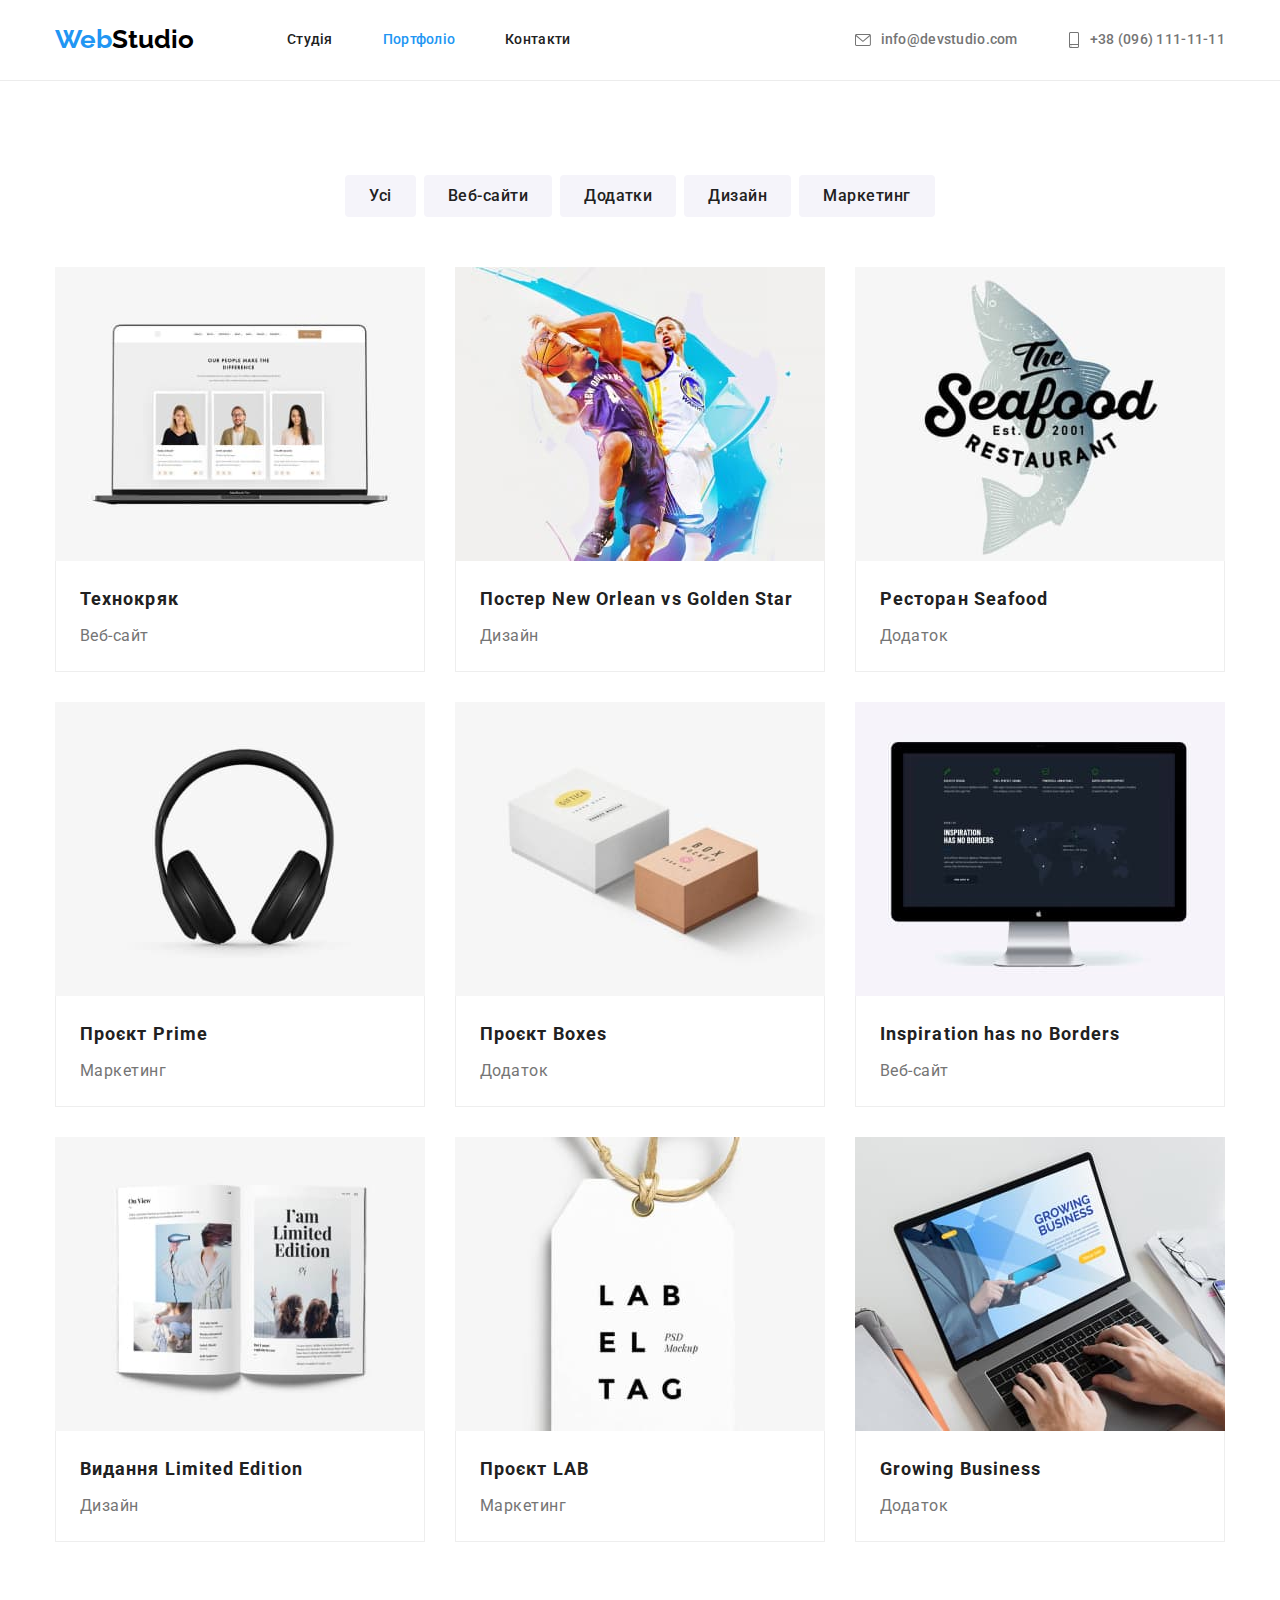
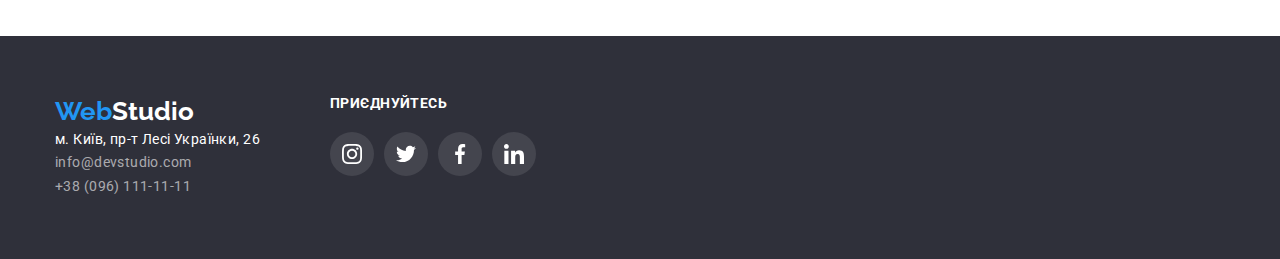
==== portfolio.html @ 2570de10 "unit5boxshadowAnime" ====
<!DOCTYPE html>
<html lang="en">
  <head>
    <meta charset="UTF-8" />
    <meta
      name="viewport"
      content="width=device-width, initial-scale=1.0"
    />
    <title>Document</title>
    <link
      rel="preconnect"
      href="https://fonts.googleapis.com"
    />
    <link
      rel="preconnect"
      href="https://fonts.gstatic.com"
      crossorigin
    />
    <link
      href="https://fonts.googleapis.com/css2?family=Raleway:wght@700&family=Roboto:wght@400;500;700;900&display=swap"
      rel="stylesheet"
    />
    <link
      rel="stylesheet"
      href="https://cdnjs.cloudflare.com/ajax/libs/modern-normalize/1.0.0/modern-normalize.min.css"
    />
    <link rel="stylesheet" href="./css/common.css" />
    <link rel="stylesheet" href="./css/styles.css" />
  </head>
  <body>
    <header class="header-page">
      <div class="container">
        <nav class="navigation">
          <a href="./index.html" class="logo"
            ><span class="logo-color">Web</span>Studio</a
          >
          <ul class="site-nav lis">
            <li class="header-page-item">
              <a href="./index.html" class="link">Студія</a>
            </li>
            <li class="header-page-item">
              <a href="" class="link current">Портфоліо</a>
            </li>
            <li class="header-page-item">
              <a href="" class="link">Контакти</a>
            </li>
          </ul>
        </nav>
        <ul class="auth-nav list">
          <li class="header-page-item">
            <a class="link" href="mailto:info@devstudio.com"
              ><svg class="icon" width="16" height="12">
                <use
                  href="./images/svg/symbol-defs.svg#icon-envelope"
                ></use></svg
              >info@devstudio.com</a
            >
          </li>
          <li class="header-page-item">
            <a class="link" href="tel:+380961111111"
              ><svg class="icon" width="12" height="16">
                <use
                  href="./images/svg/symbol-defs.svg#icon-smartphone"
                ></use></svg
              >+38 (096) 111-11-11</a
            >
          </li>
        </ul>
      </div>
    </header>
    <main>
      <section class="section">
        <div class="container">
          <h1 class="visually-hidden">Portfolio</h1>
          <ul class="projects-btn-list list">
            <li class="projects-btn-item">
              <button
                class="portfolio-button"
                type="button"
              >
                Усі
              </button>
            </li>
            <li class="projects-btn-item">
              <button
                class="portfolio-button"
                type="button"
              >
                Веб-сайти
              </button>
            </li>
            <li class="projects-btn-item">
              <button
                class="portfolio-button"
                type="button"
              >
                Додатки
              </button>
            </li>
            <li class="projects-btn-item">
              <button
                class="portfolio-button"
                type="button"
              >
                Дизайн
              </button>
            </li>
            <li class="projects-btn-item">
              <button
                class="portfolio-button"
                type="button"
              >
                Маркетинг
              </button>
            </li>
          </ul>
          <ul class="portfolio-list list">
            <li class="projects-item" tabindex="0">
              <a class="projects-link" href="#">
                <article class="product">
                  <div class="product-thumb">
                    <img
                      src="./images/section5/img5-1-1x.jpg"
                      alt=""
                      width="370"
                    />
                    <div class="product-overlay">
                      <p>
                        Ресурс пропонує комплексні
                        пропозиції з різним рівнем
                        функціоналу та сервісів. Все це
                        дозволить відвідувачу отримати
                        вичерпні відомості про компанію чи
                        приватну особу.
                      </p>
                    </div>
                  </div>
                  <div class="portfolio-card">
                    <h2 class="portfolio-title">
                      Технокряк
                    </h2>
                    <p class="portfolio-text">Веб-сайт</p>
                  </div>
                </article>
              </a>
            </li>
            <li class="projects-item" tabindex="0">
              <a class="projects-link" href="#">
                <article class="product">
                  <div class="product-thumb">
                    <img
                      src="./images/section5/img5-2-1x.jpg"
                      alt=""
                      width="370"
                    />
                    <div class="product-overlay">
                      <p>
                        Ресурс пропонує комплексні
                        пропозиції з різним рівнем
                        функціоналу та сервісів. Все це
                        дозволить відвідувачу отримати
                        вичерпні відомості про компанію чи
                        приватну особу.
                      </p>
                    </div>
                  </div>
                  <div class="portfolio-card">
                    <h2 class="portfolio-title">
                      Постер New Orlean vs Golden Star
                    </h2>
                    <p class="portfolio-text">Дизайн</p>
                  </div>
                </article>
              </a>
            </li>
            <li class="projects-item" tabindex="0">
              <a class="projects-link" href="#">
                <article class="product">
                  <div class="product-thumb">
                    <img
                      src="./images/section5/img5-3-1x.jpg"
                      alt=""
                      width="370"
                    />
                    <div class="product-overlay">
                      <p>
                        Ресурс пропонує комплексні
                        пропозиції з різним рівнем
                        функціоналу та сервісів. Все це
                        дозволить відвідувачу отримати
                        вичерпні відомості про компанію чи
                        приватну особу.
                      </p>
                    </div>
                  </div>
                  <div class="portfolio-card">
                    <h2 class="portfolio-title">
                      Ресторан Seafood
                    </h2>
                    <p class="portfolio-text">Додаток</p>
                  </div>
                </article>
              </a>
            </li>
            <li class="projects-item" tabindex="0">
              <a class="projects-link" href="#">
                <article class="product">
                  <div class="product-thumb">
                    <img
                      src="./images/section5/img5-4-1x.jpg"
                      alt=""
                      width="370"
                    />
                    <div class="product-overlay">
                      <p>
                        Ресурс пропонує комплексні
                        пропозиції з різним рівнем
                        функціоналу та сервісів. Все це
                        дозволить відвідувачу отримати
                        вичерпні відомості про компанію чи
                        приватну особу.
                      </p>
                    </div>
                  </div>
                  <div class="portfolio-card">
                    <h2 class="portfolio-title">
                      Проєкт Prime
                    </h2>
                    <p class="portfolio-text">Маркетинг</p>
                  </div>
                </article>
              </a>
            </li>
            <li class="projects-item" tabindex="0">
              <a class="projects-link" href="#">
                <article class="product">
                  <div class="product-thumb">
                    <img
                      src="./images/section5/img5-5-1x.jpg"
                      alt=""
                      width="370"
                    />
                    <div class="product-overlay">
                      <p>
                        Ресурс пропонує комплексні
                        пропозиції з різним рівнем
                        функціоналу та сервісів. Все це
                        дозволить відвідувачу отримати
                        вичерпні відомості про компанію чи
                        приватну особу.
                      </p>
                    </div>
                  </div>
                  <div class="portfolio-card">
                    <h2 class="portfolio-title">
                      Проєкт Boxes
                    </h2>
                    <p class="portfolio-text">Додаток</p>
                  </div>
                </article>
              </a>
            </li>
            <li class="projects-item" tabindex="0">
              <a class="projects-link" href="#">
                <article class="product">
                  <div class="product-thumb">
                    <img
                      src="./images/section5/img5-6-1x.jpg"
                      alt=""
                      width="370"
                    />
                    <div class="product-overlay">
                      <p>
                        Ресурс пропонує комплексні
                        пропозиції з різним рівнем
                        функціоналу та сервісів. Все це
                        дозволить відвідувачу отримати
                        вичерпні відомості про компанію чи
                        приватну особу.
                      </p>
                    </div>
                  </div>
                  <div class="portfolio-card">
                    <h2 class="portfolio-title">
                      Inspiration has no Borders
                    </h2>
                    <p class="portfolio-text">Веб-сайт</p>
                  </div>
                </article>
              </a>
            </li>
            <li class="projects-item" tabindex="0">
              <a class="projects-link" href="#">
                <article class="product">
                  <div class="product-thumb">
                    <img
                      src="./images/section5/img5-7-1x.jpg"
                      alt=""
                      width="370"
                    />
                    <div class="product-overlay">
                      <p>
                        Ресурс пропонує комплексні
                        пропозиції з різним рівнем
                        функціоналу та сервісів. Все це
                        дозволить відвідувачу отримати
                        вичерпні відомості про компанію чи
                        приватну особу.
                      </p>
                    </div>
                  </div>
                  <div class="portfolio-card">
                    <h2 class="portfolio-title">
                      Видання Limited Edition
                    </h2>
                    <p class="portfolio-text">Дизайн</p>
                  </div>
                </article>
              </a>
            </li>
            <li class="projects-item" tabindex="0">
              <a class="projects-link link" href="#">
                <article class="product">
                  <div class="product-thumb">
                    <img
                      src="./images/section5/img5-8-1x.jpg"
                      alt=""
                      width="370"
                    />
                    <div class="product-overlay">
                      <p>
                        Ресурс пропонує комплексні
                        пропозиції з різним рівнем
                        функціоналу та сервісів. Все це
                        дозволить відвідувачу отримати
                        вичерпні відомості про компанію чи
                        приватну особу.
                      </p>
                    </div>
                  </div>
                  <div class="portfolio-card">
                    <h2 class="portfolio-title">
                      Проєкт LAB
                    </h2>
                    <p class="portfolio-text">Маркетинг</p>
                  </div>
                </article>
              </a>
            </li>
            <li class="projects-item" tabindex="0">
              <a href="#">
                <article class="product">
                  <div class="product-thumb">
                    <img
                      src="./images/section5/img5-9-1x.jpg"
                      alt=""
                      width="370"
                    />
                    <div class="product-overlay">
                      <p>
                        Ресурс пропонує комплексні
                        пропозиції з різним рівнем
                        функціоналу та сервісів. Все це
                        дозволить відвідувачу отримати
                        вичерпні відомості про компанію чи
                        приватну особу.
                      </p>
                    </div>
                  </div>
                  <div class="portfolio-card">
                    <h2 class="portfolio-title">
                      Growing Business
                    </h2>
                    <p class="portfolio-text">Додаток</p>
                  </div>
                </article>
              </a>
            </li>
          </ul>
        </div>
      </section>
    </main>
    <footer class="footer-page">
      <div class="container footer-contents">
        <div>
          <a href="./index.html" class="logo"
            ><span class="logo-color">Web</span>Studio</a
          >
          <address>
            <ul class="footer-auth list">
              <li>
                <a href="" class="link"
                  >м. Київ, пр-т Лесі Українки, 26</a
                >
              </li>
              <li>
                <a
                  href="mailto:info@devstudio.com"
                  class="footer-link link"
                  >info@devstudio.com</a
                >
              </li>
              <li>
                <a
                  href="tel:+380961111111"
                  class="footer-link link"
                  >+38 (096) 111-11-11</a
                >
              </li>
            </ul>
          </address>
        </div>

        <div class="footer-social-networks">
          <h3 class="footer-social-title">приєднуйтесь</h3>
          <ul class="footer-social-list list">
            <li class="footer-social-item">
              <a class="footer-social-link link" href=""
                ><svg
                  class="footer-social-icon"
                  width="20px"
                  height="20px"
                >
                  <use
                    href="./images/svg/symbol-defs.svg#icon-instagram"
                  ></use></svg
              ></a>
            </li>
            <li class="footer-social-item">
              <a class="footer-social-link link" href=""
                ><svg
                  class="footer-social-icon"
                  width="20px"
                  height="20px"
                >
                  <use
                    href="./images/svg/symbol-defs.svg#icon-twitter"
                  ></use></svg
              ></a>
            </li>
            <li class="footer-social-item">
              <a class="footer-social-link link" href=""
                ><svg
                  class="footer-social-icon"
                  width="20px"
                  height="20px"
                >
                  <use
                    href="./images/svg/symbol-defs.svg#icon-facebook"
                  ></use></svg
              ></a>
            </li>
            <li class="footer-social-item">
              <a class="footer-social-link link" href=""
                ><svg
                  class="footer-social-icon"
                  width="20px"
                  height="20px"
                >
                  <use
                    href="./images/svg/symbol-defs.svg#icon-linkedin"
                  ></use></svg
              ></a>
            </li>
          </ul>
        </div>
      </div>
    </footer>
  </body>
</html>
---- css/common.css ----
:root {
  --primary-text-color: #757575;
  --title-text-color: #212121;
  --logo-text-color: #000;
  --accent-color: #2196f3;
  --activ-accent-color: #188ce8;
  --primary-bg-color: #fff;
  --footer-hero-bg-color: #2f303a;
  --section-bg-color: #f5f4fa;
  --footer-text-color: #ffffff99;
  --border-color: #eeeeee;
  --header-border-color: #ececec;
  --hero-bg-color: #c4c4c4;
  --icon-bg: #ffffff1a;
  --border-bg-icon: #afb1b8;
  --overlay-bg: #2196f3e5;
  --time-function: 250ms;
  --transition-function: cubic-bezier(0.4, 0, 0.2, 1);
}
html {
  box-sizing: border-box;
}
*,
*::before,
*::after {
  box-sizing: inherit;
}
body {
  background-color: var(--primary-bg-color);
  color: var(--primary-text-color);

  font-family: "Roboto", "Raleway", sans-serif;
}
* {
  /* color: var(--title-text-color); */
  font-style: normal;
}
h1,
h2,
h3,
h4,
h5,
h6 {
  color: var(--title-text-color);
  margin: 0;
}
ul {
  list-style: none;
  margin: 0;
  padding-left: 0;
}
.link {
  text-decoration: none;
}
a {
  text-decoration: none;
}
p {
  margin: 0;
  padding: 0;
  color: var(--primary-text-color);
}
img {
  display: block;
  max-width: 100%;
  height: auto;
}

.container {
  display: block;
  width: 1200px;
  margin: 0 auto;
  padding: 0 15px;
}

.section {
  padding: 94px 0;
}

button {
  cursor: pointer;
  font-family: inherit;
}

.visually-hidden {
  position: absolute;
  white-space: nowrap;
  width: 1px;
  height: 1px;
  overflow: hidden;
  border: 0;
  padding: 0;
  clip: rect(0 0 0 0);
  clip-path: inset(50%);
  margin: -1px;
}
---- css/styles.css ----
/* logo */

.header-page {
  border-bottom: 1px solid var(--header-border-color);
}
.header-page .logo {
  color: var(--logo-text-color);
  text-decoration: none;

  font-family: Raleway;
  font-weight: 700;
  font-size: 26px;
  line-height: 1.2;
}

.footer-page .logo {
  color: var(--primary-bg-color);
  text-decoration: none;

  font-family: Raleway;
  font-weight: 700;
  font-size: 26px;
  line-height: 1.2;
}
.logo-color {
  color: var(--accent-color);
}

/* header */

.header-page .container {
  display: flex;
  align-items: center;
}

/* site-nav */

.navigation {
  display: flex;
  align-items: center;
}

.navigation .logo {
  margin-right: 93px;
}

.header-page-item:not(:last-child) {
  margin-right: 50px;
}

.header-page-item .link {
  display: inline-block;
}
.site-nav .link.current {
  color: var(--accent-color);
}
.site-nav {
  display: flex;
  align-items: center;
}

.site-nav .link {
  font-weight: 500;
  font-size: 14px;
  line-height: 1.14;
  letter-spacing: 0.02em;
  text-align: left;
  padding-top: 32px;
  padding-bottom: 32px;
  color: var(--title-text-color);

  transition: color var(--time-function)
    var(--transition-function);
}

/* auth */

.auth-nav {
  display: flex;
  margin-left: auto;
}
.auth-nav .link {
  display: flex;
  align-items: center;

  padding-top: 32px;
  padding-bottom: 32px;
  font-weight: 500;
  font-size: 14px;
  line-height: 1.14;
  letter-spacing: 0.02em;
  color: var(--primary-text-color);

  transition: color var(--time-function)
    var(--transition-function);
}

.header-page-item .icon {
  display: inline-block;
  margin-right: 10px;
  fill: currentColor;

  transition: fill var(--time-function)
    var(--transition-function);
}

.header-page-item .link:hover .icon,
.header-page-item .link:focus .icon {
  fill: var(--accent-color);
}

.header-page-item .link:hover,
.header-page-item .link:focus {
  color: var(--accent-color);
}

.header-page-item .link:active .icon {
  fill: var(--accent-color);
  color: var(--accent-color);
}

/* footer */

.footer-page {
  background: var(--footer-hero-bg-color);
  padding: 60px 0;
}

.footer-contents {
  display: flex;
  /* margin-left: 70px; */
}
.footer-auth .link {
  font-weight: 400;
  font-size: 14px;
  line-height: 1.71;
  letter-spacing: 0.03em;
  text-align: left;
  color: var(--primary-bg-color);

  transition: color var(--time-function)
    var(--transition-function);
}

.footer-auth .footer-link {
  font-weight: 400;
  font-size: 14px;
  line-height: 1.71;
  letter-spacing: 0.03em;
  text-align: left;
  color: var(--footer-text-color);

  transition: color var(--time-function)
    var(--transition-function);
}

.footer-auth .link:hover,
.footer-auth .link:focus {
  color: var(--accent-color);
}

.footer-auth .link:active {
  color: var(--accent-color);
}
.footer-social-networks {
  display: flex;
  flex-direction: column;
  margin-left: 70px;
}
.footer-social-title {
  margin-bottom: 20px;
  font-weight: 700;
  font-size: 14px;
  line-height: 1.14;
  letter-spacing: 0.03em;
  text-align: left;
  color: var(--primary-bg-color);
  text-transform: uppercase;
}
.footer-social-list {
  display: flex;
  align-items: baseline;
  gap: 10px;
}
.footer-social-item {
  border-radius: 50%;
  width: 44px;
  height: 44px;
  background: var(--icon-bg);

  transition: background var(--time-function)
    var(--transition-function);
}
.footer-social-item:hover,
.footer-social-item:focus {
  background: var(--accent-color);
}

.footer-social-link {
  display: flex;
  align-items: center;
  justify-content: center;
  width: 100%;
  height: 100%;
}
.footer-social-icon {
  fill: #fff;
}
/* main index*/

/* hero */

.hero {
  background: var(--footer-hero-bg-color);
  text-align: center;
  padding: 200px 0;
  max-width: 1600px;
  margin-left: auto;
  margin-right: auto;
  background-image: linear-gradient(
      to right,
      rgba(47, 48, 58, 0.4),
      rgba(47, 48, 58, 0.4)
    ),
    url(../images/hero/img-1x.jpg);
}
.hero-title {
  font-style: normal;
  font-weight: 900;
  font-size: 44px;
  line-height: 1.36;
  text-align: center;
  letter-spacing: 0.06em;
  text-transform: uppercase;
  color: var(--primary-bg-color);
  margin: 0 auto;
  max-width: 696px;
}
.hero-button {
  font-weight: 700;
  font-size: 16px;
  line-height: 1.88;
  letter-spacing: 0.05em;
  text-align: center;
  color: var(--primary-bg-color);
  background: var(--accent-color);
  margin-top: 30px;
  border-color: transparent;
  border-radius: 4px;
  padding: 10px 32px;

  /* transition-property: background;
  transition-duration: 250ms;
  transition-timing-function: cubic-bezier(0.4, 0, 0.2, 1); */

  transition: background var(--time-function)
      var(--transition-function),
    color var(--time-function) var(--transition-function);
}

.hero-button:hover,
.hero-button:focus {
  background: var(--activ-accent-color);
  color: yellow;
}

.hero-button:active {
  background: var(--activ-accent-color);
}
/* feature */

.feature {
  padding-bottom: 0;
}
.feature-list {
  display: flex;
  gap: 30px;
}
.feature-item {
  flex-basis: calc((100% - 3 * 30px) / 4);
}
.feature-item::before {
  display: block;
  content: "";
  width: 100%;
  height: 120px;
  margin-bottom: 30px;
  background-repeat: no-repeat;
  background-position: center;
  background-color: var(--section-bg-color);
}

.feature-item:nth-child(1)::before {
  background-image: url(../images/svg/antenna.svg);
}

.feature-item:nth-child(2)::before {
  background-image: url(../images/svg/clock.svg);
}

.feature-item:nth-child(3)::before {
  background-image: url(../images/svg/diagram.svg);
}

.feature-item:nth-child(4)::before {
  background-image: url(../images/svg/astronaut.svg);
}
/* .icon-antenna::before {
  background-image: url(../images/svg/antenna.svg);
  } */

.feature-main-title {
  font-weight: 700;
  font-size: 36px;
  line-height: 1.17;
  letter-spacing: 0.03em;
  text-align: center;
}
.feature-title {
  font-weight: 700;
  font-size: 14px;
  line-height: 1.14;
  letter-spacing: 0.03em;
  text-align: left;
  margin-bottom: 10px;
}

.feature-text {
  font-weight: 400;
  font-size: 14px;
  line-height: 1.71;
  letter-spacing: 0.03em;
  text-align: left;
}

/* activities */

.activities-list {
  display: flex;
  gap: 30px;
}

.activities-title {
  font-weight: 700;
  font-size: 36px;
  line-height: 1.17;
  letter-spacing: 0.03em;
  text-align: center;
  margin-bottom: 50px;
}

/* workers */

.workers-list {
  display: flex;
  gap: 30px;
}

.workers-item {
  display: block;
  background-color: var(--primary-bg-color);
}

.workers {
  background: var(--section-bg-color);
}

.workers-boxcard {
  padding: 30px 0;
}
.workers-main-title {
  font-weight: 700;
  font-size: 36px;
  line-height: 1.17;
  letter-spacing: 0.03em;
  text-align: center;
  margin-bottom: 50px;
}
.workers-title {
  font-weight: 500;
  font-size: 16px;
  line-height: 1.19;
  letter-spacing: 0.03em;
  text-align: center;
  margin-bottom: 10px;
}

.workers-text {
  font-weight: 400;
  font-size: 16px;
  line-height: 1.19;
  letter-spacing: 0.03em;
  text-align: center;
}

.social-networks-list {
  display: flex;
  justify-content: center;
  gap: 10px;
  margin-top: 16px;
}

.social-networks-item {
  width: 44px;
  height: 44px;
  border-radius: 50%;
}

.social-networks-link {
  width: 100%;
  height: 100%;
  display: flex;
  align-items: center;
  justify-content: center;
}
.social-networks-icon {
  fill: var(--border-bg-icon);

  transition: fill var(--time-function)
    var(--transition-function);
}

.social-networks-item:hover,
.social-networks-item:focus {
  background: var(--accent-color);

  transition: background var(--time-function)
    var(--transition-function);
}
.social-networks-item:hover .social-networks-icon,
.social-networks-item:focus .social-networks-icon {
  fill: var(--primary-bg-color);
}

/* clients */

.clients-list {
  display: flex;
  gap: 30px;
}

.clients-title {
  text-align: center;
  margin-bottom: 50px;
  font-weight: 700;
  font-size: 36px;
  line-height: 1.17;
  letter-spacing: 0.03em;
}
.clients-item {
  width: calc((100% - 150px) / 6);
  height: 92px;
}
.clients-link {
  width: 100%;
  height: 100%;
  border-radius: 4px;
  display: flex;
  align-items: center;
  justify-content: center;
  border: 1px solid var(--border-bg-icon);

  transition: border var(--time-function)
    var(--transition-function);
}

.clients-icon {
  fill: var(--border-bg-icon);

  transition: fill var(--time-function)
    var(--transition-function);
}
.clients-link:hover,
.clients-link:focus {
  border: 1px solid var(--accent-color);
}

.clients-link:hover .clients-icon,
.clients-link:focus .clients-icon {
  fill: var(--accent-color);
}

/* main portfolio */

/* btn */

.portfolio-button {
  font-family: inherit;
  font-weight: 500;
  font-size: 16px;
  line-height: 1.63;
  letter-spacing: 0.03em;
  text-align: center;
  cursor: pointer;
  color: var(--title-text-color);
  background: var(--section-bg-color);
  border-radius: 4px;
  padding: 6px 22px;
  border-color: transparent;

  transition: background var(--time-function)
      var(--transition-function),
    color var(--time-function) var(--transition-function),
    box-shadow var(--time-function);
}
.portfolio-button:hover,
.portfolio-button:focus {
  color: var(--primary-bg-color);
  background: var(--accent-color);

  box-shadow: 0px 3px 1px rgba(0, 0, 0, 0.1),
    0px 1px 2px rgba(0, 0, 0, 0.08),
    0px 2px 2px rgba(0, 0, 0, 0.12);
}
.portfolio-button:active {
  background: var(--accent-color);
}

.projects-btn-list {
  display: flex;
  justify-content: center;
}
.projects-btn-item:not(:last-child) {
  margin-right: 8px;
}

/* portfolio */

.portfolio-list {
  display: flex;
  flex-wrap: wrap;
  gap: 30px;
  margin-top: 50px;
}

.portfolio-card {
  padding: 20px 24px;
  border-left: 1px solid var(--border-color);
  border-bottom: 1px solid var(--border-color);
  border-right: 1px solid var(--border-color);
}

.portfolio-title {
  font-weight: 700;
  font-size: 18px;
  line-height: 2;
  letter-spacing: 0.06em;
  text-align: left;
  margin-bottom: 4px;
}
.portfolio-text {
  font-weight: 400;
  font-size: 16px;
  line-height: 1.88;
  letter-spacing: 0.03em;
  text-align: left;
}

.product-thumb {
  position: relative;
  width: 370px;
  height: 294px;
  margin: 0 auto;
  overflow: hidden;
}

.product-overlay {
  display: block;
  position: absolute;
  top: 0;
  left: 0;
  width: 100%;
  height: 100%;
  background-color: var(--overlay-bg);
  transform: translatey(100%);
  transition: transform var(--time-function) ease-in-out;
}

.product-overlay p {
  font-weight: 400;
  font-size: 18px;
  line-height: 1.56;
  letter-spacing: 0.03em;
  text-align: left;
  color: var(--primary-bg-color);
  padding: 63px 24px;
}

.projects-item {
  transition: box-shadow var(--time-function);
}
.projects-item:hover,
.projects-item:focus {
  box-shadow: 0px 1px 1px rgba(0, 0, 0, 0.12),
    0px 4px 4px rgba(0, 0, 0, 0.06),
    1px 4px 6px rgba(0, 0, 0, 0.16);
}
.projects-item:hover .product-overlay,
.projects-item:focus .product-overlay {
  transform: translateY(0);
}

.projects-item:active .product-overlay {
  transform: translateY(0);
}
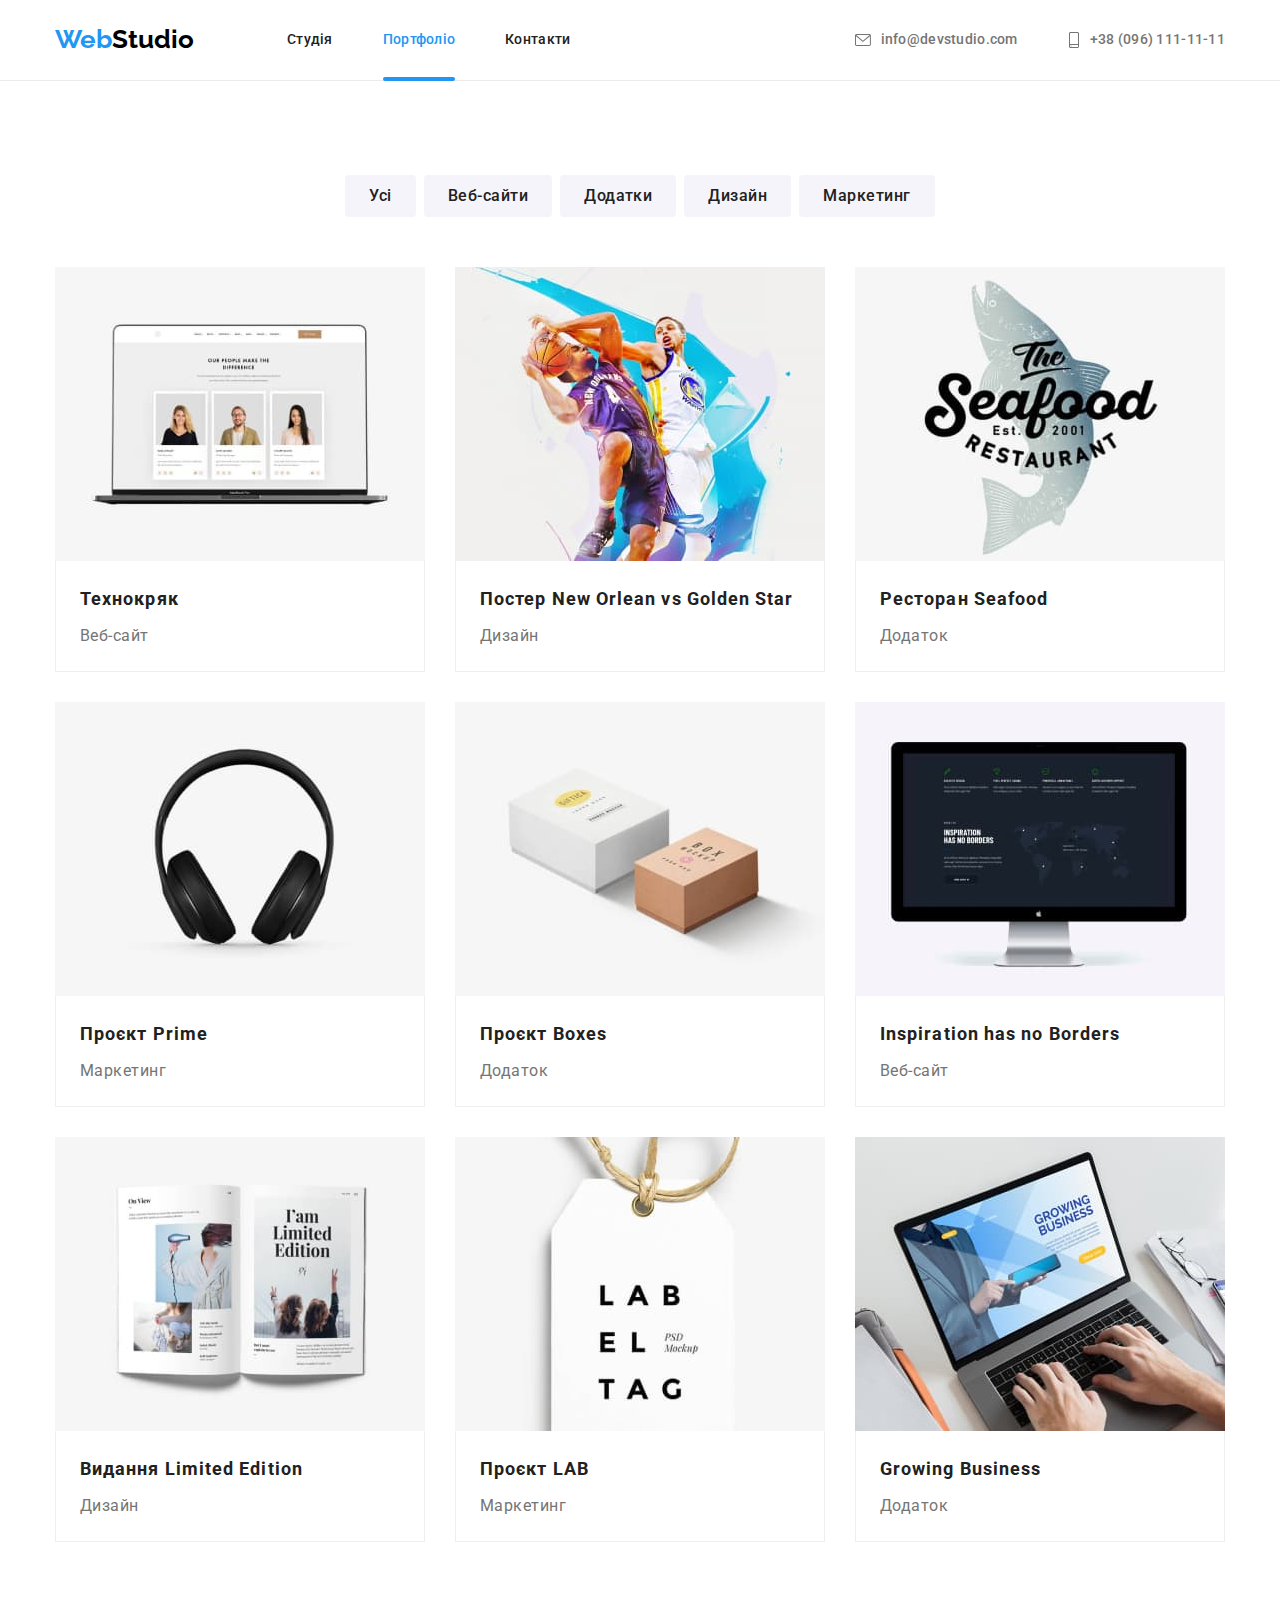
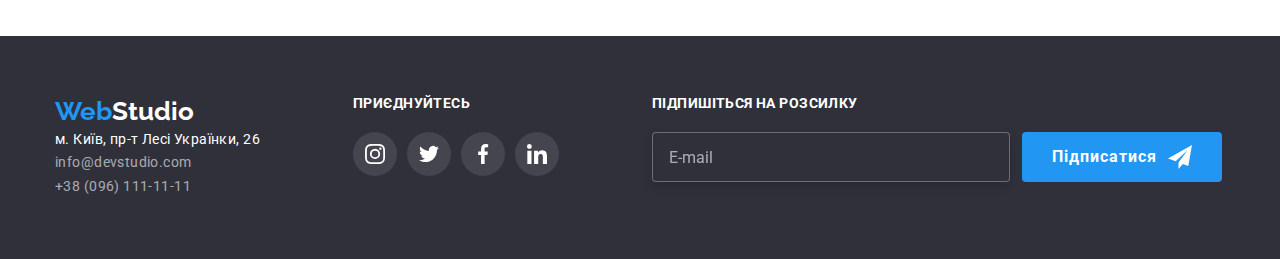
==== commit c419eaf3: "unit6final" ====
--- a/portfolio.html
+++ b/portfolio.html
@@ -464,6 +464,154 @@
             </li>
           </ul>
         </div>
+        <div class="footer-form">
+          <h3 class="footer-title-form">
+            Підпишіться на розсилку
+          </h3>
+          <form class="form js-speaker-form">
+            <input
+              class="footer-form-input"
+              type="email"
+              name="user-email"
+              placeholder="E-mail"
+              required
+            />
+            <button class="footer-input-btn" type="submit">
+              Підписатися
+              <svg
+                class="footer-input-icon"
+                width="24px"
+                height="24px"
+              >
+                <use
+                  href="./images/svg/symbol-defs.svg#icon-send"
+                ></use>
+              </svg>
+            </button>
+          </form>
+        </div>
+      </div>
+      <div class="backdrop is-hidden" data-modal>
+        <div class="modal">
+          <button
+            type="button"
+            class="modal-close-btn"
+            data-modal-close
+          >
+            <svg
+              class="modal-close-icon"
+              width="18"
+              height="18"
+            >
+              <use
+                href="./images/svg/symbol-defs.svg#icon-close"
+              ></use>
+            </svg>
+          </button>
+
+          <h2 class="modal-title">
+            Залиште свої дані, ми вам передзвонимо
+          </h2>
+          <form class="modal-form js-speaker-modal-form">
+            <div class="form-field">
+              <label for="user-name">Імʼя</label>
+              <div class="input-wrap">
+                <input
+                  class="modal-input"
+                  type="text"
+                  name="user-name"
+                  id="user-name"
+                /><svg
+                  class="modal-input-icon"
+                  width="18px"
+                  height="18px"
+                >
+                  <use
+                    href="./images/svg/symbol-defs.svg#icon-person"
+                  ></use>
+                </svg>
+              </div>
+            </div>
+
+            <div class="form-field">
+              <label for="user-tel" class="input-label"
+                >Телефон</label
+              >
+              <div class="input-wrap">
+                <input
+                  class="modal-input"
+                  type="text"
+                  name="user-tel"
+                  id="user-tel"
+                /><svg
+                  class="modal-input-icon"
+                  width="18px"
+                  height="18px"
+                >
+                  <use
+                    href="./images/svg/symbol-defs.svg#icon-phone"
+                  ></use>
+                </svg>
+              </div>
+            </div>
+
+            <div class="form-field">
+              <label for="user-mail" class="input-label"
+                >Пошта</label
+              >
+              <div class="input-wrap">
+                <input
+                  class="modal-input"
+                  type="text"
+                  name="email"
+                  id="user-mail"
+                  autocomplete="user-mail"
+                /><svg
+                  class="modal-input-icon"
+                  width="18px"
+                  height="18px"
+                >
+                  <use
+                    href="./images/svg/symbol-defs.svg#icon-email-black"
+                  ></use>
+                </svg>
+              </div>
+            </div>
+
+            <div class="form-field comment">
+              <label for="user-comment" class="input-label"
+                ><span>Коментар</span></label
+              >
+              <textarea
+                class="comment-modal-input"
+                name="user-comment"
+                id="user-comment"
+                placeholder="Введіть текст"
+              ></textarea>
+            </div>
+            <div class="checkbox-modal">
+              <label for="checkbox-btn" class="checkbox">
+                <input
+                  class="checkbox-input"
+                  type="checkbox"
+                  name="topic"
+                  id="checkbox-btn"
+                  required
+                /><span class="check-icon"></span>
+
+                <span class="checkbox-text"
+                  >Погоджуюся з розсилкою та приймаю </span
+                ><a href="#" class="checkbox-text-activ"
+                  >Умови договору</a
+                >
+              </label>
+            </div>
+
+            <button class="modal-btn" type="submit">
+              Відправити
+            </button>
+          </form>
+        </div>
       </div>
     </footer>
   </body>
--- a/css/common.css
+++ b/css/common.css
@@ -2,6 +2,8 @@
   --primary-text-color: #757575;
   --title-text-color: #212121;
   --logo-text-color: #000;
+  --xxx-: #75757580;
+  --text-footer-btn-form: #ffffff99;
   --accent-color: #2196f3;
   --activ-accent-color: #188ce8;
   --primary-bg-color: #fff;
@@ -14,6 +16,7 @@
   --icon-bg: #ffffff1a;
   --border-bg-icon: #afb1b8;
   --overlay-bg: #2196f3e5;
+  --background-overlay: rgba(0, 0, 0, 0.2);
   --time-function: 250ms;
   --transition-function: cubic-bezier(0.4, 0, 0.2, 1);
 }
--- a/css/styles.css
+++ b/css/styles.css
@@ -119,6 +119,21 @@
   color: var(--accent-color);
 }
 
+.link.current {
+  position: relative;
+}
+
+.current::after {
+  position: absolute;
+  content: "";
+  left: 0;
+  bottom: -1px;
+  width: 100%;
+  height: 4px;
+  border-radius: 2px;
+  background: var(--accent-color);
+}
+
 /* footer */
 
 .footer-page {
@@ -165,7 +180,7 @@
 .footer-social-networks {
   display: flex;
   flex-direction: column;
-  margin-left: 70px;
+  margin-left: 93px;
 }
 .footer-social-title {
   margin-bottom: 20px;
@@ -206,6 +221,90 @@
 .footer-social-icon {
   fill: #fff;
 }
+
+/* footer-form */
+
+.footer-form {
+  display: block;
+  margin-left: 93px;
+}
+.form {
+  display: flex;
+  gap: 12px;
+}
+.footer-title-form {
+  font-weight: 700;
+  font-size: 14px;
+  line-height: 1.14;
+  letter-spacing: 0.03em;
+  text-align: left;
+  color: var(--primary-bg-color);
+  text-transform: uppercase;
+  margin-bottom: 20px;
+}
+.footer-form-input {
+  width: 358px;
+  height: 50px;
+  padding-left: 16px;
+
+  border-radius: 4px;
+
+  border: 1px solid rgba(255, 255, 255, 0.3);
+  filter: drop-shadow(0px 4px 4px rgba(0, 0, 0, 0.15));
+
+  background: #2f303a;
+  outline: transparent;
+  color: var(--primary-bg-color);
+  /* border: 1px; */
+}
+
+.footer-form-input::placeholder {
+  color: var(--text-footer-btn-form);
+}
+
+.footer-form-input:focus {
+  border-color: var(--accent-color);
+}
+
+.footer-input-btn {
+  position: relative;
+
+  width: 200px;
+  height: 50px;
+
+  border-radius: 4px;
+  padding: 10px 62px 10px 28px;
+
+  font-weight: 700;
+  font-size: 16px;
+  line-height: 1.88;
+  letter-spacing: 0.06em;
+
+  color: var(--primary-bg-color);
+  background: var(--accent-color);
+  border-color: transparent;
+  display: flex;
+  align-items: center;
+
+  transition: background-color var(--time-function)
+    var(--transition-function);
+}
+
+.footer-input-btn:hover,
+.footer-input-btn:focus {
+  background: var(--activ-accent-color);
+
+  box-shadow: 0px 4px 4px rgba(0, 0, 0, 0.15);
+}
+
+.footer-input-icon {
+  position: absolute;
+  top: 50%;
+  right: 28px;
+  transform: translateY(-50%);
+  fill: var(--primary-bg-color);
+}
+
 /* main index*/
 
 /* hero */
@@ -249,10 +348,6 @@
   border-radius: 4px;
   padding: 10px 32px;
 
-  /* transition-property: background;
-  transition-duration: 250ms;
-  transition-timing-function: cubic-bezier(0.4, 0, 0.2, 1); */
-
   transition: background var(--time-function)
       var(--transition-function),
     color var(--time-function) var(--transition-function);
@@ -261,12 +356,252 @@
 .hero-button:hover,
 .hero-button:focus {
   background: var(--activ-accent-color);
-  color: yellow;
+  /* color: yellow; */
 }
 
 .hero-button:active {
   background: var(--activ-accent-color);
 }
+
+/*modal-window*/
+
+.backdrop {
+  position: fixed;
+  top: 0;
+  left: 0;
+  width: 100%;
+  height: 100%;
+
+  background-color: var(--background-overlay);
+  transition: opacity var(--time-function) linear,
+    visibility var(--time-function) linear;
+}
+
+.backdrop.is-hidden {
+  opacity: 0;
+  pointer-events: none;
+}
+
+.modal {
+  position: absolute;
+  top: 50%;
+  left: 50%;
+  transform: translate(-50%, -50%);
+  min-width: 528px;
+  min-height: 581px;
+  padding: 40px;
+  border-radius: 4px;
+
+  transition: transform var(--time-function) linear;
+
+  background-color: var(--primary-bg-color);
+}
+
+.modal:hover,
+.modal:focus {
+  box-shadow: 0px 1px 3px rgba(0, 0, 0, 0.12),
+    0px 1px 1px rgba(0, 0, 0, 0.14),
+    0px 2px 1px rgba(0, 0, 0, 0.2);
+}
+
+.modal-close-btn {
+  position: absolute;
+  right: 8px;
+  top: 8px;
+
+  display: flex;
+  align-items: center;
+  justify-content: center;
+
+  width: 30px;
+  height: 30px;
+  border-radius: 50%;
+  padding: 6px;
+
+  background-color: transparent;
+  border: 1px solid rgba(0, 0, 0, 0.1);
+  cursor: pointer;
+  transition: border-color var(--time-function)
+    var(--transition-function);
+}
+
+.modal-close-btn:hover,
+.modal-close-btn:focus {
+  border-color: var(--accent-color);
+}
+
+.modal-close-btn:hover .modal-close-icon,
+.modal-close-btn:focus .modal-close-icon {
+  fill: var(--accent-color);
+}
+.modal-close-icon {
+  fill: var(--border-bg-icon);
+  transition: fill var(--time-function)
+    var(--transition-function);
+}
+.modal-form {
+  display: block;
+
+  text-align: center;
+}
+
+.modal-title {
+  font-weight: 700;
+  font-size: 20px;
+  line-height: 1.15;
+  letter-spacing: 0.03em;
+  margin-bottom: 12px;
+  text-align: center;
+  color: var(--title-text-color);
+}
+
+.modal-input {
+  width: 100%;
+  min-height: 40px;
+  border: 1px solid rgba(33, 33, 33, 0.2);
+  border-radius: 4px;
+  padding-left: 42px;
+  font-size: 14px;
+  line-height: 1.17;
+  letter-spacing: 0.01em;
+  outline: transparent;
+}
+
+.modal-input:focus,
+.comment-modal-input:focus {
+  border-color: var(--accent-color);
+}
+.modal-input:focus + .modal-input-icon {
+  fill: var(--accent-color);
+}
+
+.form-field {
+  display: flex;
+  flex-direction: column;
+  margin-bottom: 10px;
+}
+.form-field label {
+  text-align: left;
+  margin-bottom: 4px;
+
+  font-size: 12px;
+  line-height: 1.17;
+  letter-spacing: 0.01em;
+
+  color: var(--primary-text-color);
+}
+
+.form-field.comment {
+  margin-bottom: 20px;
+}
+
+.comment-modal-input {
+  display: block;
+  width: 100%;
+  min-height: 120px;
+  border: 1px solid rgba(33, 33, 33, 0.2);
+  border-radius: 4px;
+  padding: 12px 16px;
+  resize: none;
+  outline: transparent;
+}
+.comment-modal-input::placeholder,
+.modal-input::placeholder {
+  font-size: 12px;
+  line-height: 1.17;
+  letter-spacing: 0.01em;
+
+  color: rgba(117, 117, 117, 0.5);
+}
+
+/* checkbox */
+
+.checkbox-modal {
+  margin-bottom: 30px;
+}
+
+.checkbox {
+  display: flex;
+  align-items: center;
+}
+
+.checkbox-input {
+  -webkit-appearance: none;
+  appearance: none;
+}
+
+.check-icon {
+  display: inline-block;
+  width: 15px;
+  height: 15px;
+  border: 2px solid var(--title-text-color);
+  border-radius: 2px;
+  margin-right: 7px;
+}
+
+.checkbox-input:checked + .check-icon {
+  background-image: url(../images/svg/icon-check.svg);
+  background-size: contain;
+  background-origin: border-box;
+  background-repeat: no-repeat;
+  background-position: center;
+  background-color: var(--accent-color);
+  border-color: var(--accent-color);
+}
+
+.checkbox-text {
+  font-family: inherit;
+  font-style: normal;
+  font-weight: 400;
+  font-size: 14px;
+  line-height: 1.71;
+  letter-spacing: 0.03em;
+  white-space: pre;
+}
+.checkbox-text-activ {
+  font-family: inherit;
+  font-style: normal;
+  font-weight: 400;
+  font-size: 14px;
+  line-height: 1.71;
+  letter-spacing: 0.03em;
+  color: var(--accent-color);
+  text-decoration: underline;
+}
+
+/* modal-btn */
+
+.modal-btn {
+  width: 200px;
+  height: 50px;
+  color: var(--primary-bg-color);
+  background: var(--accent-color);
+  box-shadow: 0px 4px 4px rgba(0, 0, 0, 0.15);
+  border-radius: 4px;
+  font-size: 16px;
+  line-height: 1.88;
+  border-color: transparent;
+  transition: background-color var(--time-function)
+    var(--transition-function);
+}
+.modal-btn:hover,
+.modal-btn:focus {
+  background-color: var(--activ-accent-color);
+}
+
+.input-wrap {
+  position: relative;
+}
+
+.modal-input-icon {
+  position: absolute;
+  top: 50%;
+  left: 12px;
+  transform: translateY(-50%);
+  transition: color var(--time-function)
+    var(--transition-function);
+}
+
 /* feature */
 
 .feature {
@@ -305,9 +640,6 @@
 .feature-item:nth-child(4)::before {
   background-image: url(../images/svg/astronaut.svg);
 }
-/* .icon-antenna::before {
-  background-image: url(../images/svg/antenna.svg);
-  } */
 
 .feature-main-title {
   font-weight: 700;
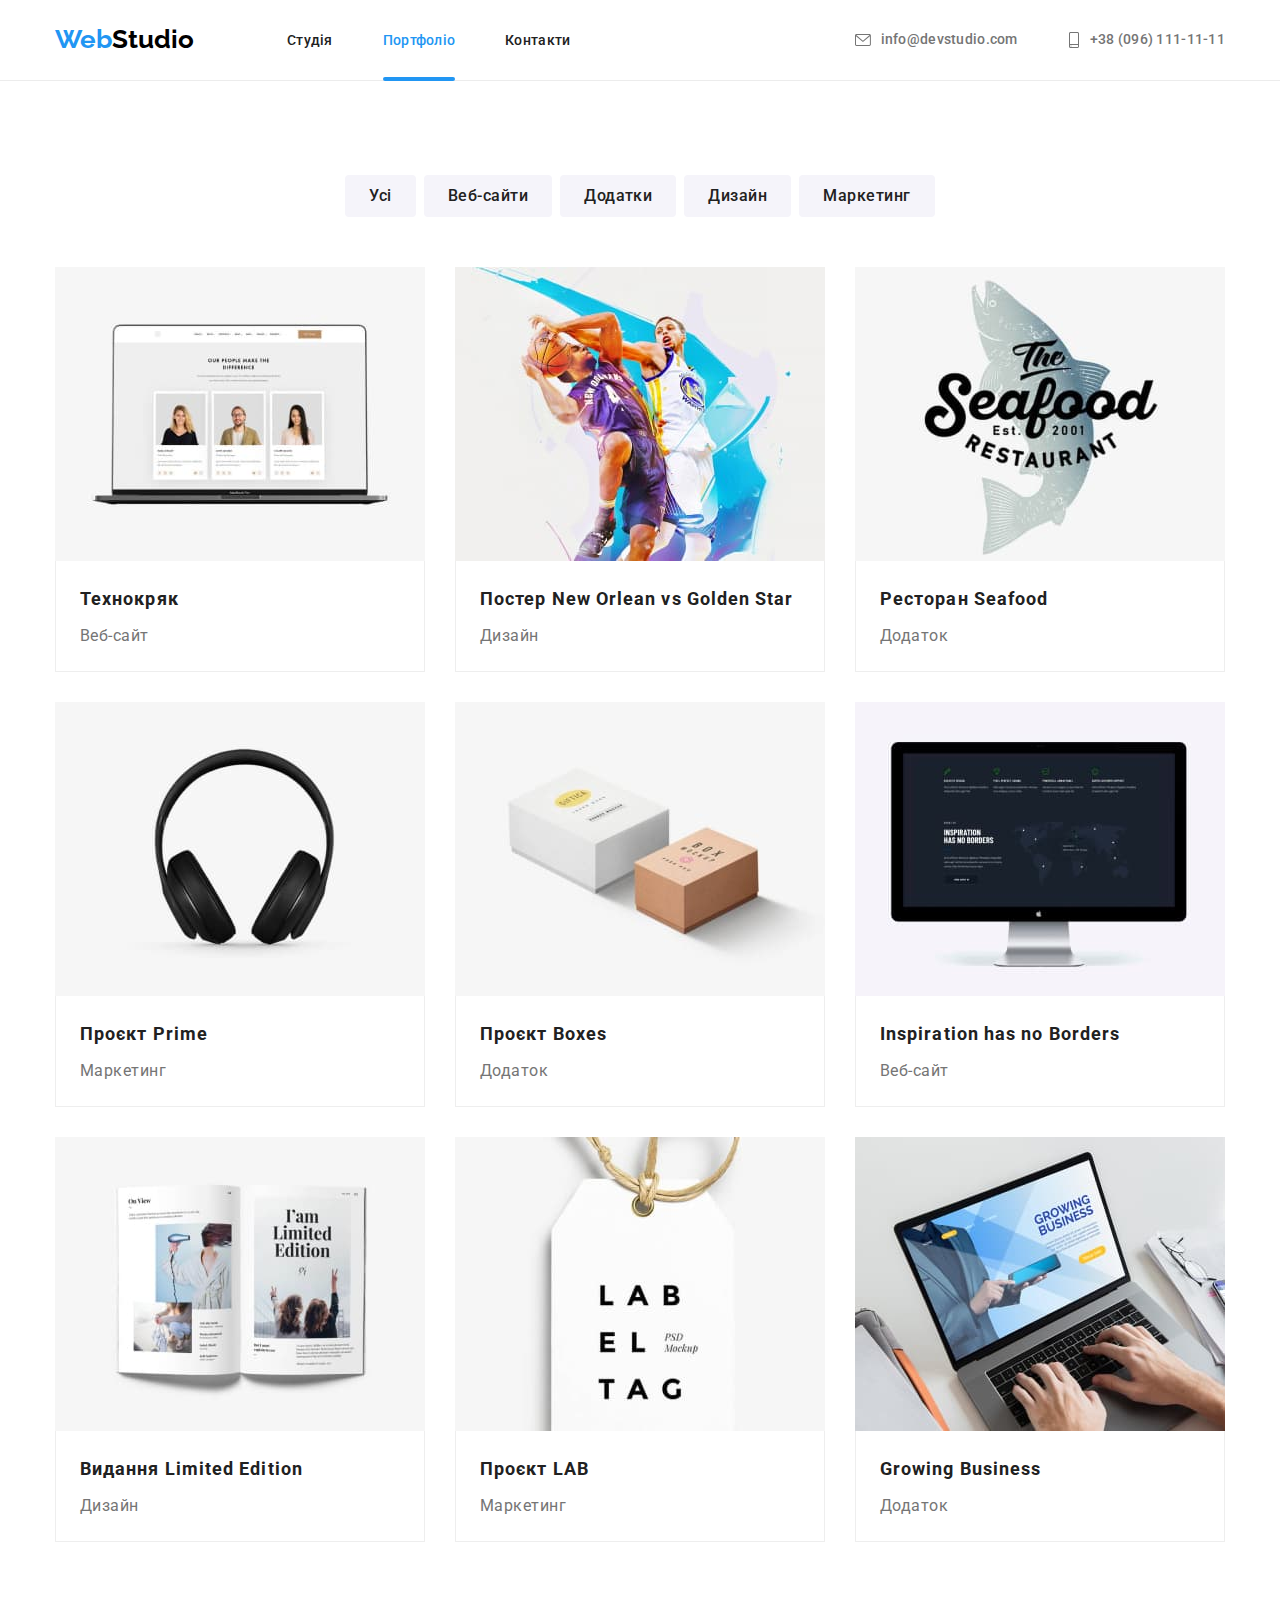
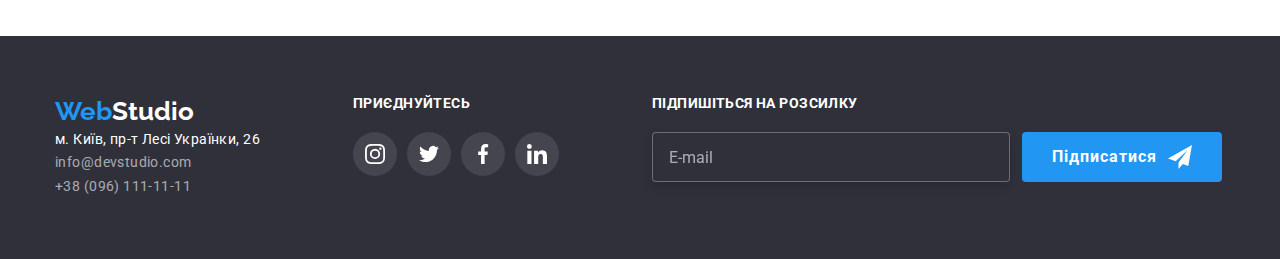
==== commit ddf0c434: "checkboxfix" ====
--- a/portfolio.html
+++ b/portfolio.html
@@ -28,26 +28,27 @@
     <link rel="stylesheet" href="./css/styles.css" />
   </head>
   <body>
-    <header class="header-page">
+    <header class="header">
       <div class="container">
         <nav class="navigation">
           <a href="./index.html" class="logo"
-            ><span class="logo-color">Web</span>Studio</a
+            ><span class="logo--blue">Web</span>Studio</a
           >
-          <ul class="site-nav lis">
-            <li class="header-page-item">
+          <ul class="site-nav__list list">
+            <li class="site-nav__item">
               <a href="./index.html" class="link">Студія</a>
             </li>
-            <li class="header-page-item">
+            <li class="site-nav__item">
               <a href="" class="link current">Портфоліо</a>
             </li>
-            <li class="header-page-item">
+            <li class="site-nav__item">
               <a href="" class="link">Контакти</a>
             </li>
           </ul>
         </nav>
-        <ul class="auth-nav list">
-          <li class="header-page-item">
+
+        <ul class="auth-nav__list list">
+          <li class="auth-nav__item">
             <a class="link" href="mailto:info@devstudio.com"
               ><svg class="icon" width="16" height="12">
                 <use
@@ -56,7 +57,7 @@
               >info@devstudio.com</a
             >
           </li>
-          <li class="header-page-item">
+          <li class="auth-nav__item">
             <a class="link" href="tel:+380961111111"
               ><svg class="icon" width="12" height="16">
                 <use
@@ -72,306 +73,306 @@
       <section class="section">
         <div class="container">
           <h1 class="visually-hidden">Portfolio</h1>
-          <ul class="projects-btn-list list">
-            <li class="projects-btn-item">
+          <ul class="projects-btn__list list">
+            <li class="projects-btn__item">
               <button
-                class="portfolio-button"
+                class="projects-btn__button"
                 type="button"
               >
                 Усі
               </button>
             </li>
-            <li class="projects-btn-item">
+            <li class="projects-btn__item">
               <button
-                class="portfolio-button"
+                class="projects-btn__button"
                 type="button"
               >
                 Веб-сайти
               </button>
             </li>
-            <li class="projects-btn-item">
+            <li class="projects-btn__item">
               <button
-                class="portfolio-button"
+                class="projects-btn__button"
                 type="button"
               >
                 Додатки
               </button>
             </li>
-            <li class="projects-btn-item">
+            <li class="projects-btn__item">
               <button
-                class="portfolio-button"
+                class="projects-btn__button"
                 type="button"
               >
                 Дизайн
               </button>
             </li>
-            <li class="projects-btn-item">
+            <li class="projects-btn__item">
               <button
-                class="portfolio-button"
+                class="projects-btn__button"
                 type="button"
               >
                 Маркетинг
               </button>
             </li>
           </ul>
-          <ul class="portfolio-list list">
-            <li class="projects-item" tabindex="0">
-              <a class="projects-link" href="#">
-                <article class="product">
-                  <div class="product-thumb">
+          <ul class="projects__list list">
+            <li class="projects__item" tabindex="0">
+              <a class="projects__link" href="#">
+                <article class="product">
+                  <div class="product__thumb">
                     <img
                       src="./images/section5/img5-1-1x.jpg"
                       alt=""
                       width="370"
                     />
-                    <div class="product-overlay">
-                      <p>
-                        Ресурс пропонує комплексні
-                        пропозиції з різним рівнем
-                        функціоналу та сервісів. Все це
-                        дозволить відвідувачу отримати
-                        вичерпні відомості про компанію чи
-                        приватну особу.
-                      </p>
-                    </div>
-                  </div>
-                  <div class="portfolio-card">
-                    <h2 class="portfolio-title">
+                    <div class="product__overlay">
+                      <p>
+                        Ресурс пропонує комплексні
+                        пропозиції з різним рівнем
+                        функціоналу та сервісів. Все це
+                        дозволить відвідувачу отримати
+                        вичерпні відомості про компанію чи
+                        приватну особу.
+                      </p>
+                    </div>
+                  </div>
+                  <div class="product__card">
+                    <h2 class="product__title">
                       Технокряк
                     </h2>
-                    <p class="portfolio-text">Веб-сайт</p>
-                  </div>
-                </article>
-              </a>
-            </li>
-            <li class="projects-item" tabindex="0">
-              <a class="projects-link" href="#">
-                <article class="product">
-                  <div class="product-thumb">
+                    <p class="product__text">Веб-сайт</p>
+                  </div>
+                </article>
+              </a>
+            </li>
+            <li class="projects__item" tabindex="0">
+              <a class="projects__link" href="#">
+                <article class="product">
+                  <div class="product__thumb">
                     <img
                       src="./images/section5/img5-2-1x.jpg"
                       alt=""
                       width="370"
                     />
-                    <div class="product-overlay">
-                      <p>
-                        Ресурс пропонує комплексні
-                        пропозиції з різним рівнем
-                        функціоналу та сервісів. Все це
-                        дозволить відвідувачу отримати
-                        вичерпні відомості про компанію чи
-                        приватну особу.
-                      </p>
-                    </div>
-                  </div>
-                  <div class="portfolio-card">
-                    <h2 class="portfolio-title">
+                    <div class="product__overlay">
+                      <p>
+                        Ресурс пропонує комплексні
+                        пропозиції з різним рівнем
+                        функціоналу та сервісів. Все це
+                        дозволить відвідувачу отримати
+                        вичерпні відомості про компанію чи
+                        приватну особу.
+                      </p>
+                    </div>
+                  </div>
+                  <div class="product__card">
+                    <h2 class="product__title">
                       Постер New Orlean vs Golden Star
                     </h2>
-                    <p class="portfolio-text">Дизайн</p>
-                  </div>
-                </article>
-              </a>
-            </li>
-            <li class="projects-item" tabindex="0">
-              <a class="projects-link" href="#">
-                <article class="product">
-                  <div class="product-thumb">
+                    <p class="product__text">Дизайн</p>
+                  </div>
+                </article>
+              </a>
+            </li>
+            <li class="projects__item" tabindex="0">
+              <a class="projects__link" href="#">
+                <article class="product">
+                  <div class="product__thumb">
                     <img
                       src="./images/section5/img5-3-1x.jpg"
                       alt=""
                       width="370"
                     />
-                    <div class="product-overlay">
-                      <p>
-                        Ресурс пропонує комплексні
-                        пропозиції з різним рівнем
-                        функціоналу та сервісів. Все це
-                        дозволить відвідувачу отримати
-                        вичерпні відомості про компанію чи
-                        приватну особу.
-                      </p>
-                    </div>
-                  </div>
-                  <div class="portfolio-card">
-                    <h2 class="portfolio-title">
+                    <div class="product__overlay">
+                      <p>
+                        Ресурс пропонує комплексні
+                        пропозиції з різним рівнем
+                        функціоналу та сервісів. Все це
+                        дозволить відвідувачу отримати
+                        вичерпні відомості про компанію чи
+                        приватну особу.
+                      </p>
+                    </div>
+                  </div>
+                  <div class="product__card">
+                    <h2 class="product__title">
                       Ресторан Seafood
                     </h2>
-                    <p class="portfolio-text">Додаток</p>
-                  </div>
-                </article>
-              </a>
-            </li>
-            <li class="projects-item" tabindex="0">
-              <a class="projects-link" href="#">
-                <article class="product">
-                  <div class="product-thumb">
+                    <p class="product__text">Додаток</p>
+                  </div>
+                </article>
+              </a>
+            </li>
+            <li class="projects__item" tabindex="0">
+              <a class="projects__link" href="#">
+                <article class="product">
+                  <div class="product__thumb">
                     <img
                       src="./images/section5/img5-4-1x.jpg"
                       alt=""
                       width="370"
                     />
-                    <div class="product-overlay">
-                      <p>
-                        Ресурс пропонує комплексні
-                        пропозиції з різним рівнем
-                        функціоналу та сервісів. Все це
-                        дозволить відвідувачу отримати
-                        вичерпні відомості про компанію чи
-                        приватну особу.
-                      </p>
-                    </div>
-                  </div>
-                  <div class="portfolio-card">
-                    <h2 class="portfolio-title">
+                    <div class="product__overlay">
+                      <p>
+                        Ресурс пропонує комплексні
+                        пропозиції з різним рівнем
+                        функціоналу та сервісів. Все це
+                        дозволить відвідувачу отримати
+                        вичерпні відомості про компанію чи
+                        приватну особу.
+                      </p>
+                    </div>
+                  </div>
+                  <div class="product__card">
+                    <h2 class="product__title">
                       Проєкт Prime
                     </h2>
-                    <p class="portfolio-text">Маркетинг</p>
-                  </div>
-                </article>
-              </a>
-            </li>
-            <li class="projects-item" tabindex="0">
-              <a class="projects-link" href="#">
-                <article class="product">
-                  <div class="product-thumb">
+                    <p class="product__text">Маркетинг</p>
+                  </div>
+                </article>
+              </a>
+            </li>
+            <li class="projects__item" tabindex="0">
+              <a class="projects__link" href="#">
+                <article class="product">
+                  <div class="product__thumb">
                     <img
                       src="./images/section5/img5-5-1x.jpg"
                       alt=""
                       width="370"
                     />
-                    <div class="product-overlay">
-                      <p>
-                        Ресурс пропонує комплексні
-                        пропозиції з різним рівнем
-                        функціоналу та сервісів. Все це
-                        дозволить відвідувачу отримати
-                        вичерпні відомості про компанію чи
-                        приватну особу.
-                      </p>
-                    </div>
-                  </div>
-                  <div class="portfolio-card">
-                    <h2 class="portfolio-title">
+                    <div class="product__overlay">
+                      <p>
+                        Ресурс пропонує комплексні
+                        пропозиції з різним рівнем
+                        функціоналу та сервісів. Все це
+                        дозволить відвідувачу отримати
+                        вичерпні відомості про компанію чи
+                        приватну особу.
+                      </p>
+                    </div>
+                  </div>
+                  <div class="product__card">
+                    <h2 class="product__title">
                       Проєкт Boxes
                     </h2>
-                    <p class="portfolio-text">Додаток</p>
-                  </div>
-                </article>
-              </a>
-            </li>
-            <li class="projects-item" tabindex="0">
-              <a class="projects-link" href="#">
-                <article class="product">
-                  <div class="product-thumb">
+                    <p class="product__text">Додаток</p>
+                  </div>
+                </article>
+              </a>
+            </li>
+            <li class="projects__item" tabindex="0">
+              <a class="projects__link" href="#">
+                <article class="product">
+                  <div class="product__thumb">
                     <img
                       src="./images/section5/img5-6-1x.jpg"
                       alt=""
                       width="370"
                     />
-                    <div class="product-overlay">
-                      <p>
-                        Ресурс пропонує комплексні
-                        пропозиції з різним рівнем
-                        функціоналу та сервісів. Все це
-                        дозволить відвідувачу отримати
-                        вичерпні відомості про компанію чи
-                        приватну особу.
-                      </p>
-                    </div>
-                  </div>
-                  <div class="portfolio-card">
-                    <h2 class="portfolio-title">
+                    <div class="product__overlay">
+                      <p>
+                        Ресурс пропонує комплексні
+                        пропозиції з різним рівнем
+                        функціоналу та сервісів. Все це
+                        дозволить відвідувачу отримати
+                        вичерпні відомості про компанію чи
+                        приватну особу.
+                      </p>
+                    </div>
+                  </div>
+                  <div class="product__card">
+                    <h2 class="product__title">
                       Inspiration has no Borders
                     </h2>
-                    <p class="portfolio-text">Веб-сайт</p>
-                  </div>
-                </article>
-              </a>
-            </li>
-            <li class="projects-item" tabindex="0">
-              <a class="projects-link" href="#">
-                <article class="product">
-                  <div class="product-thumb">
+                    <p class="product__text">Веб-сайт</p>
+                  </div>
+                </article>
+              </a>
+            </li>
+            <li class="projects__item" tabindex="0">
+              <a class="projects__link" href="#">
+                <article class="product">
+                  <div class="product__thumb">
                     <img
                       src="./images/section5/img5-7-1x.jpg"
                       alt=""
                       width="370"
                     />
-                    <div class="product-overlay">
-                      <p>
-                        Ресурс пропонує комплексні
-                        пропозиції з різним рівнем
-                        функціоналу та сервісів. Все це
-                        дозволить відвідувачу отримати
-                        вичерпні відомості про компанію чи
-                        приватну особу.
-                      </p>
-                    </div>
-                  </div>
-                  <div class="portfolio-card">
-                    <h2 class="portfolio-title">
+                    <div class="product__overlay">
+                      <p>
+                        Ресурс пропонує комплексні
+                        пропозиції з різним рівнем
+                        функціоналу та сервісів. Все це
+                        дозволить відвідувачу отримати
+                        вичерпні відомості про компанію чи
+                        приватну особу.
+                      </p>
+                    </div>
+                  </div>
+                  <div class="product__card">
+                    <h2 class="product__title">
                       Видання Limited Edition
                     </h2>
-                    <p class="portfolio-text">Дизайн</p>
-                  </div>
-                </article>
-              </a>
-            </li>
-            <li class="projects-item" tabindex="0">
-              <a class="projects-link link" href="#">
-                <article class="product">
-                  <div class="product-thumb">
+                    <p class="product__text">Дизайн</p>
+                  </div>
+                </article>
+              </a>
+            </li>
+            <li class="projects__item" tabindex="0">
+              <a class="projects__link link" href="#">
+                <article class="product">
+                  <div class="product__thumb">
                     <img
                       src="./images/section5/img5-8-1x.jpg"
                       alt=""
                       width="370"
                     />
-                    <div class="product-overlay">
-                      <p>
-                        Ресурс пропонує комплексні
-                        пропозиції з різним рівнем
-                        функціоналу та сервісів. Все це
-                        дозволить відвідувачу отримати
-                        вичерпні відомості про компанію чи
-                        приватну особу.
-                      </p>
-                    </div>
-                  </div>
-                  <div class="portfolio-card">
-                    <h2 class="portfolio-title">
+                    <div class="product__overlay">
+                      <p>
+                        Ресурс пропонує комплексні
+                        пропозиції з різним рівнем
+                        функціоналу та сервісів. Все це
+                        дозволить відвідувачу отримати
+                        вичерпні відомості про компанію чи
+                        приватну особу.
+                      </p>
+                    </div>
+                  </div>
+                  <div class="product__card">
+                    <h2 class="product__title">
                       Проєкт LAB
                     </h2>
-                    <p class="portfolio-text">Маркетинг</p>
-                  </div>
-                </article>
-              </a>
-            </li>
-            <li class="projects-item" tabindex="0">
-              <a href="#">
-                <article class="product">
-                  <div class="product-thumb">
+                    <p class="product__text">Маркетинг</p>
+                  </div>
+                </article>
+              </a>
+            </li>
+            <li class="projects__item" tabindex="0">
+              <a class="projects__link link" href="#">
+                <article class="product">
+                  <div class="product__thumb">
                     <img
                       src="./images/section5/img5-9-1x.jpg"
                       alt=""
                       width="370"
                     />
-                    <div class="product-overlay">
-                      <p>
-                        Ресурс пропонує комплексні
-                        пропозиції з різним рівнем
-                        функціоналу та сервісів. Все це
-                        дозволить відвідувачу отримати
-                        вичерпні відомості про компанію чи
-                        приватну особу.
-                      </p>
-                    </div>
-                  </div>
-                  <div class="portfolio-card">
-                    <h2 class="portfolio-title">
+                    <div class="product__overlay">
+                      <p>
+                        Ресурс пропонує комплексні
+                        пропозиції з різним рівнем
+                        функціоналу та сервісів. Все це
+                        дозволить відвідувачу отримати
+                        вичерпні відомості про компанію чи
+                        приватну особу.
+                      </p>
+                    </div>
+                  </div>
+                  <div class="product__card">
+                    <h2 class="product__title">
                       Growing Business
                     </h2>
-                    <p class="portfolio-text">Додаток</p>
+                    <p class="product__text">Додаток</p>
                   </div>
                 </article>
               </a>
@@ -380,11 +381,11 @@
         </div>
       </section>
     </main>
-    <footer class="footer-page">
+    <footer class="footer">
       <div class="container footer-contents">
         <div>
           <a href="./index.html" class="logo"
-            ><span class="logo-color">Web</span>Studio</a
+            ><span class="logo--blue">Web</span>Studio</a
           >
           <address>
             <ul class="footer-auth list">
@@ -491,128 +492,6 @@
           </form>
         </div>
       </div>
-      <div class="backdrop is-hidden" data-modal>
-        <div class="modal">
-          <button
-            type="button"
-            class="modal-close-btn"
-            data-modal-close
-          >
-            <svg
-              class="modal-close-icon"
-              width="18"
-              height="18"
-            >
-              <use
-                href="./images/svg/symbol-defs.svg#icon-close"
-              ></use>
-            </svg>
-          </button>
-
-          <h2 class="modal-title">
-            Залиште свої дані, ми вам передзвонимо
-          </h2>
-          <form class="modal-form js-speaker-modal-form">
-            <div class="form-field">
-              <label for="user-name">Імʼя</label>
-              <div class="input-wrap">
-                <input
-                  class="modal-input"
-                  type="text"
-                  name="user-name"
-                  id="user-name"
-                /><svg
-                  class="modal-input-icon"
-                  width="18px"
-                  height="18px"
-                >
-                  <use
-                    href="./images/svg/symbol-defs.svg#icon-person"
-                  ></use>
-                </svg>
-              </div>
-            </div>
-
-            <div class="form-field">
-              <label for="user-tel" class="input-label"
-                >Телефон</label
-              >
-              <div class="input-wrap">
-                <input
-                  class="modal-input"
-                  type="text"
-                  name="user-tel"
-                  id="user-tel"
-                /><svg
-                  class="modal-input-icon"
-                  width="18px"
-                  height="18px"
-                >
-                  <use
-                    href="./images/svg/symbol-defs.svg#icon-phone"
-                  ></use>
-                </svg>
-              </div>
-            </div>
-
-            <div class="form-field">
-              <label for="user-mail" class="input-label"
-                >Пошта</label
-              >
-              <div class="input-wrap">
-                <input
-                  class="modal-input"
-                  type="text"
-                  name="email"
-                  id="user-mail"
-                  autocomplete="user-mail"
-                /><svg
-                  class="modal-input-icon"
-                  width="18px"
-                  height="18px"
-                >
-                  <use
-                    href="./images/svg/symbol-defs.svg#icon-email-black"
-                  ></use>
-                </svg>
-              </div>
-            </div>
-
-            <div class="form-field comment">
-              <label for="user-comment" class="input-label"
-                ><span>Коментар</span></label
-              >
-              <textarea
-                class="comment-modal-input"
-                name="user-comment"
-                id="user-comment"
-                placeholder="Введіть текст"
-              ></textarea>
-            </div>
-            <div class="checkbox-modal">
-              <label for="checkbox-btn" class="checkbox">
-                <input
-                  class="checkbox-input"
-                  type="checkbox"
-                  name="topic"
-                  id="checkbox-btn"
-                  required
-                /><span class="check-icon"></span>
-
-                <span class="checkbox-text"
-                  >Погоджуюся з розсилкою та приймаю </span
-                ><a href="#" class="checkbox-text-activ"
-                  >Умови договору</a
-                >
-              </label>
-            </div>
-
-            <button class="modal-btn" type="submit">
-              Відправити
-            </button>
-          </form>
-        </div>
-      </div>
     </footer>
   </body>
 </html>
--- a/css/common.css
+++ b/css/common.css
@@ -35,7 +35,6 @@
   font-family: "Roboto", "Raleway", sans-serif;
 }
 * {
-  /* color: var(--title-text-color); */
   font-style: normal;
 }
 h1,
@@ -52,9 +51,6 @@
   margin: 0;
   padding-left: 0;
 }
-.link {
-  text-decoration: none;
-}
 a {
   text-decoration: none;
 }
@@ -69,6 +65,15 @@
   height: auto;
 }
 
+button {
+  cursor: pointer;
+  font-family: inherit;
+}
+
+.link {
+  text-decoration: none;
+}
+
 .container {
   display: block;
   width: 1200px;
@@ -78,11 +83,6 @@
 
 .section {
   padding: 94px 0;
-}
-
-button {
-  cursor: pointer;
-  font-family: inherit;
 }
 
 .visually-hidden {
--- a/css/styles.css
+++ b/css/styles.css
@@ -1,34 +1,31 @@
 /* logo */
 
-.header-page {
+.header {
   border-bottom: 1px solid var(--header-border-color);
 }
-.header-page .logo {
-  color: var(--logo-text-color);
+
+.logo {
   text-decoration: none;
 
   font-family: Raleway;
   font-weight: 700;
   font-size: 26px;
   line-height: 1.2;
-}
-
-.footer-page .logo {
-  color: var(--primary-bg-color);
-  text-decoration: none;
-
-  font-family: Raleway;
-  font-weight: 700;
-  font-size: 26px;
-  line-height: 1.2;
-}
-.logo-color {
+
+  color: var(--logo-text-color);
+}
+
+.footer .logo {
+  color: var(--primary-bg-color);
+}
+
+.logo--blue {
   color: var(--accent-color);
 }
 
 /* header */
 
-.header-page .container {
+.header .container {
   display: flex;
   align-items: center;
 }
@@ -44,47 +41,58 @@
   margin-right: 93px;
 }
 
-.header-page-item:not(:last-child) {
+/* .header-item:not(:last-child) {
   margin-right: 50px;
-}
-
-.header-page-item .link {
+} */
+
+.site-nav__item:not(:last-child),
+.auth-nav__item:not(:last-child) {
+  margin-right: 50px;
+}
+
+.auth-nav__item .link {
   display: inline-block;
 }
-.site-nav .link.current {
+.site-nav__list .link.current {
   color: var(--accent-color);
 }
-.site-nav {
+.site-nav__list {
   display: flex;
   align-items: center;
 }
 
-.site-nav .link {
-  font-weight: 500;
-  font-size: 14px;
-  line-height: 1.14;
-  letter-spacing: 0.02em;
+.site-nav__list .link {
   text-align: left;
   padding-top: 32px;
   padding-bottom: 32px;
+
+  font-weight: 500;
+  font-size: 14px;
+  line-height: 1.14;
+  letter-spacing: 0.02em;
   color: var(--title-text-color);
 
   transition: color var(--time-function)
     var(--transition-function);
 }
 
+.site-nav__item .link:hover,
+.site-nav__item .link:focus {
+  color: var(--accent-color);
+}
+
 /* auth */
 
-.auth-nav {
+.auth-nav__list {
   display: flex;
   margin-left: auto;
 }
-.auth-nav .link {
+.auth-nav__list .link {
   display: flex;
   align-items: center;
-
   padding-top: 32px;
   padding-bottom: 32px;
+
   font-weight: 500;
   font-size: 14px;
   line-height: 1.14;
@@ -95,7 +103,7 @@
     var(--transition-function);
 }
 
-.header-page-item .icon {
+.auth-nav__item .icon {
   display: inline-block;
   margin-right: 10px;
   fill: currentColor;
@@ -104,17 +112,17 @@
     var(--transition-function);
 }
 
-.header-page-item .link:hover .icon,
-.header-page-item .link:focus .icon {
+.auth-nav__item .link:hover .icon,
+.auth-nav__item .link:focus .icon {
   fill: var(--accent-color);
 }
 
-.header-page-item .link:hover,
-.header-page-item .link:focus {
+.auth-nav__item .link:hover,
+.auth-nav__item .link:focus {
   color: var(--accent-color);
 }
 
-.header-page-item .link:active .icon {
+.auth-nav__item .link:active .icon {
   fill: var(--accent-color);
   color: var(--accent-color);
 }
@@ -136,9 +144,9 @@
 
 /* footer */
 
-.footer-page {
+.footer {
+  padding: 60px 0;
   background: var(--footer-hero-bg-color);
-  padding: 60px 0;
 }
 
 .footer-contents {
@@ -146,23 +154,25 @@
   /* margin-left: 70px; */
 }
 .footer-auth .link {
+  text-align: left;
+
   font-weight: 400;
   font-size: 14px;
   line-height: 1.71;
   letter-spacing: 0.03em;
+  color: var(--primary-bg-color);
+
+  transition: color var(--time-function)
+    var(--transition-function);
+}
+
+.footer-auth .footer-link {
   text-align: left;
-  color: var(--primary-bg-color);
-
-  transition: color var(--time-function)
-    var(--transition-function);
-}
-
-.footer-auth .footer-link {
+
   font-weight: 400;
   font-size: 14px;
   line-height: 1.71;
   letter-spacing: 0.03em;
-  text-align: left;
   color: var(--footer-text-color);
 
   transition: color var(--time-function)
@@ -183,14 +193,15 @@
   margin-left: 93px;
 }
 .footer-social-title {
+  text-align: left;
   margin-bottom: 20px;
+
   font-weight: 700;
   font-size: 14px;
   line-height: 1.14;
   letter-spacing: 0.03em;
-  text-align: left;
-  color: var(--primary-bg-color);
   text-transform: uppercase;
+  color: var(--primary-bg-color);
 }
 .footer-social-list {
   display: flex;
@@ -211,6 +222,10 @@
   background: var(--accent-color);
 }
 
+.footer-social-item:active {
+  background: var(--accent-color);
+}
+
 .footer-social-link {
   display: flex;
   align-items: center;
@@ -233,14 +248,15 @@
   gap: 12px;
 }
 .footer-title-form {
+  text-align: left;
+  margin-bottom: 20px;
+
   font-weight: 700;
   font-size: 14px;
   line-height: 1.14;
   letter-spacing: 0.03em;
-  text-align: left;
   color: var(--primary-bg-color);
   text-transform: uppercase;
-  margin-bottom: 20px;
 }
 .footer-form-input {
   width: 358px;
@@ -271,6 +287,8 @@
 
   width: 200px;
   height: 50px;
+  display: flex;
+  align-items: center;
 
   border-radius: 4px;
   padding: 10px 62px 10px 28px;
@@ -283,8 +301,6 @@
   color: var(--primary-bg-color);
   background: var(--accent-color);
   border-color: transparent;
-  display: flex;
-  align-items: center;
 
   transition: background-color var(--time-function)
     var(--transition-function);
@@ -293,7 +309,11 @@
 .footer-input-btn:hover,
 .footer-input-btn:focus {
   background: var(--activ-accent-color);
-
+  box-shadow: 0px 4px 4px rgba(0, 0, 0, 0.15);
+}
+
+.footer-input-btn:active {
+  background: var(--activ-accent-color);
   box-shadow: 0px 4px 4px rgba(0, 0, 0, 0.15);
 }
 
@@ -307,15 +327,16 @@
 
 /* main index*/
 
-/* hero */
+/* hero BEM*/
 
 .hero {
-  background: var(--footer-hero-bg-color);
   text-align: center;
   padding: 200px 0;
   max-width: 1600px;
   margin-left: auto;
   margin-right: auto;
+
+  background: var(--footer-hero-bg-color);
   background-image: linear-gradient(
       to right,
       rgba(47, 48, 58, 0.4),
@@ -323,43 +344,45 @@
     ),
     url(../images/hero/img-1x.jpg);
 }
-.hero-title {
+.hero__title {
   font-style: normal;
+  text-align: center;
+  margin: 0 auto;
+  max-width: 696px;
+
   font-weight: 900;
   font-size: 44px;
   line-height: 1.36;
-  text-align: center;
   letter-spacing: 0.06em;
   text-transform: uppercase;
   color: var(--primary-bg-color);
-  margin: 0 auto;
-  max-width: 696px;
-}
-.hero-button {
+}
+.hero__button {
+  text-align: center;
+  margin-top: 30px;
+  padding: 10px 32px;
+  border-radius: 4px;
+
   font-weight: 700;
   font-size: 16px;
   line-height: 1.88;
   letter-spacing: 0.05em;
-  text-align: center;
   color: var(--primary-bg-color);
   background: var(--accent-color);
-  margin-top: 30px;
   border-color: transparent;
-  border-radius: 4px;
-  padding: 10px 32px;
 
   transition: background var(--time-function)
       var(--transition-function),
     color var(--time-function) var(--transition-function);
 }
 
-.hero-button:hover,
-.hero-button:focus {
+.hero__button:hover,
+.hero__button:focus {
   background: var(--activ-accent-color);
   /* color: yellow; */
 }
 
-.hero-button:active {
+.hero__button:active {
   background: var(--activ-accent-color);
 }
 
@@ -439,6 +462,9 @@
   transition: fill var(--time-function)
     var(--transition-function);
 }
+
+/* modal form */
+
 .modal-form {
   display: block;
 
@@ -446,12 +472,13 @@
 }
 
 .modal-title {
+  text-align: center;
+
   font-weight: 700;
   font-size: 20px;
   line-height: 1.15;
   letter-spacing: 0.03em;
   margin-bottom: 12px;
-  text-align: center;
   color: var(--title-text-color);
 }
 
@@ -499,9 +526,9 @@
   display: block;
   width: 100%;
   min-height: 120px;
-  border: 1px solid rgba(33, 33, 33, 0.2);
   border-radius: 4px;
   padding: 12px 16px;
+  border: 1px solid rgba(33, 33, 33, 0.2);
   resize: none;
   outline: transparent;
 }
@@ -514,9 +541,9 @@
   color: rgba(117, 117, 117, 0.5);
 }
 
-/* checkbox */
-
-.checkbox-modal {
+/* modal form checkbox */
+
+/* .checkbox-modal {
   margin-bottom: 30px;
 }
 
@@ -567,6 +594,64 @@
   letter-spacing: 0.03em;
   color: var(--accent-color);
   text-decoration: underline;
+} */
+
+/* Стилі для чекбокса у модальному вікні */
+.checkbox-modal {
+  margin-bottom: 30px;
+}
+
+.checkbox {
+  display: flex;
+  align-items: center;
+}
+
+.checkbox-input {
+  position: absolute;
+  opacity: 0;
+  z-index: 1;
+  -webkit-appearance: none;
+  appearance: none;
+}
+
+.check-icon {
+  display: inline-block;
+  width: 15px;
+  height: 15px;
+  border: 2px solid var(--title-text-color);
+  border-radius: 2px;
+  margin-right: 7px;
+}
+
+.checkbox-input:checked + .check-icon {
+  background-image: url(../images/svg/icon-check.svg);
+  background-size: contain;
+  background-origin: border-box;
+  background-repeat: no-repeat;
+  background-position: center;
+  background-color: var(--accent-color);
+  border-color: var(--accent-color);
+}
+
+.checkbox-text {
+  font-family: inherit;
+  font-style: normal;
+  font-weight: 400;
+  font-size: 14px;
+  line-height: 1.71;
+  letter-spacing: 0.03em;
+  white-space: pre;
+}
+
+.checkbox-text-activ {
+  font-family: inherit;
+  font-style: normal;
+  font-weight: 400;
+  font-size: 14px;
+  line-height: 1.71;
+  letter-spacing: 0.03em;
+  color: var(--accent-color);
+  text-decoration: underline;
 }
 
 /* modal-btn */
@@ -602,19 +687,19 @@
     var(--transition-function);
 }
 
-/* feature */
+/* feature BEM */
 
 .feature {
   padding-bottom: 0;
 }
-.feature-list {
+.feature__list {
   display: flex;
   gap: 30px;
 }
-.feature-item {
+.feature__item {
   flex-basis: calc((100% - 3 * 30px) / 4);
 }
-.feature-item::before {
+.feature__item::before {
   display: block;
   content: "";
   width: 100%;
@@ -625,30 +710,30 @@
   background-color: var(--section-bg-color);
 }
 
-.feature-item:nth-child(1)::before {
+.feature__item:nth-child(1)::before {
   background-image: url(../images/svg/antenna.svg);
 }
 
-.feature-item:nth-child(2)::before {
+.feature__item:nth-child(2)::before {
   background-image: url(../images/svg/clock.svg);
 }
 
-.feature-item:nth-child(3)::before {
+.feature__item:nth-child(3)::before {
   background-image: url(../images/svg/diagram.svg);
 }
 
-.feature-item:nth-child(4)::before {
+.feature__item:nth-child(4)::before {
   background-image: url(../images/svg/astronaut.svg);
 }
 
-.feature-main-title {
+.feature-main__title {
   font-weight: 700;
   font-size: 36px;
   line-height: 1.17;
   letter-spacing: 0.03em;
   text-align: center;
 }
-.feature-title {
+.feature__title {
   font-weight: 700;
   font-size: 14px;
   line-height: 1.14;
@@ -657,7 +742,7 @@
   margin-bottom: 10px;
 }
 
-.feature-text {
+.feature__text {
   font-weight: 400;
   font-size: 14px;
   line-height: 1.71;
@@ -665,14 +750,14 @@
   text-align: left;
 }
 
-/* activities */
-
-.activities-list {
+/* activities BEM */
+
+.activities__list {
   display: flex;
   gap: 30px;
 }
 
-.activities-title {
+.activities__title {
   font-weight: 700;
   font-size: 36px;
   line-height: 1.17;
@@ -681,34 +766,34 @@
   margin-bottom: 50px;
 }
 
-/* workers */
-
-.workers-list {
+/* workers BEM */
+
+.workers {
+  background: var(--section-bg-color);
+}
+
+.workers__list {
   display: flex;
   gap: 30px;
 }
 
-.workers-item {
+.workers-main__title {
+  font-weight: 700;
+  font-size: 36px;
+  line-height: 1.17;
+  letter-spacing: 0.03em;
+  text-align: center;
+  margin-bottom: 50px;
+}
+.workers__item {
   display: block;
   background-color: var(--primary-bg-color);
 }
 
-.workers {
-  background: var(--section-bg-color);
-}
-
-.workers-boxcard {
+.boxcard {
   padding: 30px 0;
 }
-.workers-main-title {
-  font-weight: 700;
-  font-size: 36px;
-  line-height: 1.17;
-  letter-spacing: 0.03em;
-  text-align: center;
-  margin-bottom: 50px;
-}
-.workers-title {
+.boxcard__title {
   font-weight: 500;
   font-size: 16px;
   line-height: 1.19;
@@ -717,61 +802,71 @@
   margin-bottom: 10px;
 }
 
-.workers-text {
+.boxcard__text {
   font-weight: 400;
   font-size: 16px;
   line-height: 1.19;
   letter-spacing: 0.03em;
   text-align: center;
 }
-
-.social-networks-list {
+/* --------------------- */
+
+.social-networks__list {
   display: flex;
   justify-content: center;
   gap: 10px;
   margin-top: 16px;
 }
 
-.social-networks-item {
+.social-networks__item {
   width: 44px;
   height: 44px;
   border-radius: 50%;
 }
 
-.social-networks-link {
+.social-networks__link {
   width: 100%;
   height: 100%;
   display: flex;
   align-items: center;
   justify-content: center;
 }
-.social-networks-icon {
+.social-networks__icon {
   fill: var(--border-bg-icon);
 
   transition: fill var(--time-function)
     var(--transition-function);
 }
 
-.social-networks-item:hover,
-.social-networks-item:focus {
+.social-networks__item:hover,
+.social-networks__item:focus {
   background: var(--accent-color);
 
   transition: background var(--time-function)
     var(--transition-function);
 }
-.social-networks-item:hover .social-networks-icon,
-.social-networks-item:focus .social-networks-icon {
+
+.social-networks__item:active {
+  background: var(--accent-color);
+}
+
+.social-networks__item:hover .social-networks__icon,
+.social-networks__item:focus .social-networks__icon {
   fill: var(--primary-bg-color);
 }
 
-/* clients */
-
-.clients-list {
+.social-networks__item:active .social-networks__icon {
+  fill: var(--primary-bg-color);
+}
+
+/* clients BEM */
+
+.clients__list {
   display: flex;
   gap: 30px;
 }
 
-.clients-title {
+.clients__title {
   text-align: center;
   margin-bottom: 50px;
   font-weight: 700;
@@ -779,11 +874,11 @@
   line-height: 1.17;
   letter-spacing: 0.03em;
 }
-.clients-item {
+.clients__item {
   width: calc((100% - 150px) / 6);
   height: 92px;
 }
-.clients-link {
+.clients__link {
   width: 100%;
   height: 100%;
   border-radius: 4px;
@@ -796,27 +891,35 @@
     var(--transition-function);
 }
 
-.clients-icon {
+.clients__icon {
   fill: var(--border-bg-icon);
 
   transition: fill var(--time-function)
     var(--transition-function);
 }
-.clients-link:hover,
-.clients-link:focus {
+.clients__link:hover,
+.clients__link:focus {
   border: 1px solid var(--accent-color);
 }
 
-.clients-link:hover .clients-icon,
-.clients-link:focus .clients-icon {
+.clients__link:active {
+  border: 1px solid var(--accent-color);
+}
+
+.clients__link:hover .clients__icon,
+.clients__link:focus .clients__icon {
   fill: var(--accent-color);
 }
 
+.clients__link:active .clients__icon {
+  fill: var(--accent-color);
+}
+
 /* main portfolio */
 
-/* btn */
-
-.portfolio-button {
+/* btn - BEM */
+
+.projects-btn__button {
   font-family: inherit;
   font-weight: 500;
   font-size: 16px;
@@ -835,8 +938,8 @@
     color var(--time-function) var(--transition-function),
     box-shadow var(--time-function);
 }
-.portfolio-button:hover,
-.portfolio-button:focus {
+.projects-btn__button:hover,
+.projects-btn__button:focus {
   color: var(--primary-bg-color);
   background: var(--accent-color);
 
@@ -844,35 +947,40 @@
     0px 1px 2px rgba(0, 0, 0, 0.08),
     0px 2px 2px rgba(0, 0, 0, 0.12);
 }
-.portfolio-button:active {
+.projects-btn__button:active {
+  color: var(--primary-bg-color);
   background: var(--accent-color);
-}
-
-.projects-btn-list {
+
+  box-shadow: 0px 3px 1px rgba(0, 0, 0, 0.1),
+    0px 1px 2px rgba(0, 0, 0, 0.08),
+    0px 2px 2px rgba(0, 0, 0, 0.12);
+}
+
+.projects-btn__list {
   display: flex;
   justify-content: center;
 }
-.projects-btn-item:not(:last-child) {
+.projects-btn__item:not(:last-child) {
   margin-right: 8px;
 }
 
-/* portfolio */
-
-.portfolio-list {
+/* portfolio card BEM*/
+
+.projects__list {
   display: flex;
   flex-wrap: wrap;
   gap: 30px;
   margin-top: 50px;
 }
 
-.portfolio-card {
+.product__card {
   padding: 20px 24px;
   border-left: 1px solid var(--border-color);
   border-bottom: 1px solid var(--border-color);
   border-right: 1px solid var(--border-color);
 }
 
-.portfolio-title {
+.product__title {
   font-weight: 700;
   font-size: 18px;
   line-height: 2;
@@ -880,7 +988,7 @@
   text-align: left;
   margin-bottom: 4px;
 }
-.portfolio-text {
+.product__text {
   font-weight: 400;
   font-size: 16px;
   line-height: 1.88;
@@ -888,7 +996,7 @@
   text-align: left;
 }
 
-.product-thumb {
+.product__thumb {
   position: relative;
   width: 370px;
   height: 294px;
@@ -896,7 +1004,7 @@
   overflow: hidden;
 }
 
-.product-overlay {
+.product__overlay {
   display: block;
   position: absolute;
   top: 0;
@@ -908,7 +1016,7 @@
   transition: transform var(--time-function) ease-in-out;
 }
 
-.product-overlay p {
+.product__overlay p {
   font-weight: 400;
   font-size: 18px;
   line-height: 1.56;
@@ -918,20 +1026,20 @@
   padding: 63px 24px;
 }
 
-.projects-item {
+.projects__item {
   transition: box-shadow var(--time-function);
 }
-.projects-item:hover,
-.projects-item:focus {
+.projects__item:hover,
+.projects__item:focus {
   box-shadow: 0px 1px 1px rgba(0, 0, 0, 0.12),
     0px 4px 4px rgba(0, 0, 0, 0.06),
     1px 4px 6px rgba(0, 0, 0, 0.16);
 }
-.projects-item:hover .product-overlay,
-.projects-item:focus .product-overlay {
+.projects__item:hover .product__overlay,
+.projects__item:focus .product__overlay {
   transform: translateY(0);
 }
 
-.projects-item:active .product-overlay {
+.projects__item:active .product__overlay {
   transform: translateY(0);
 }
